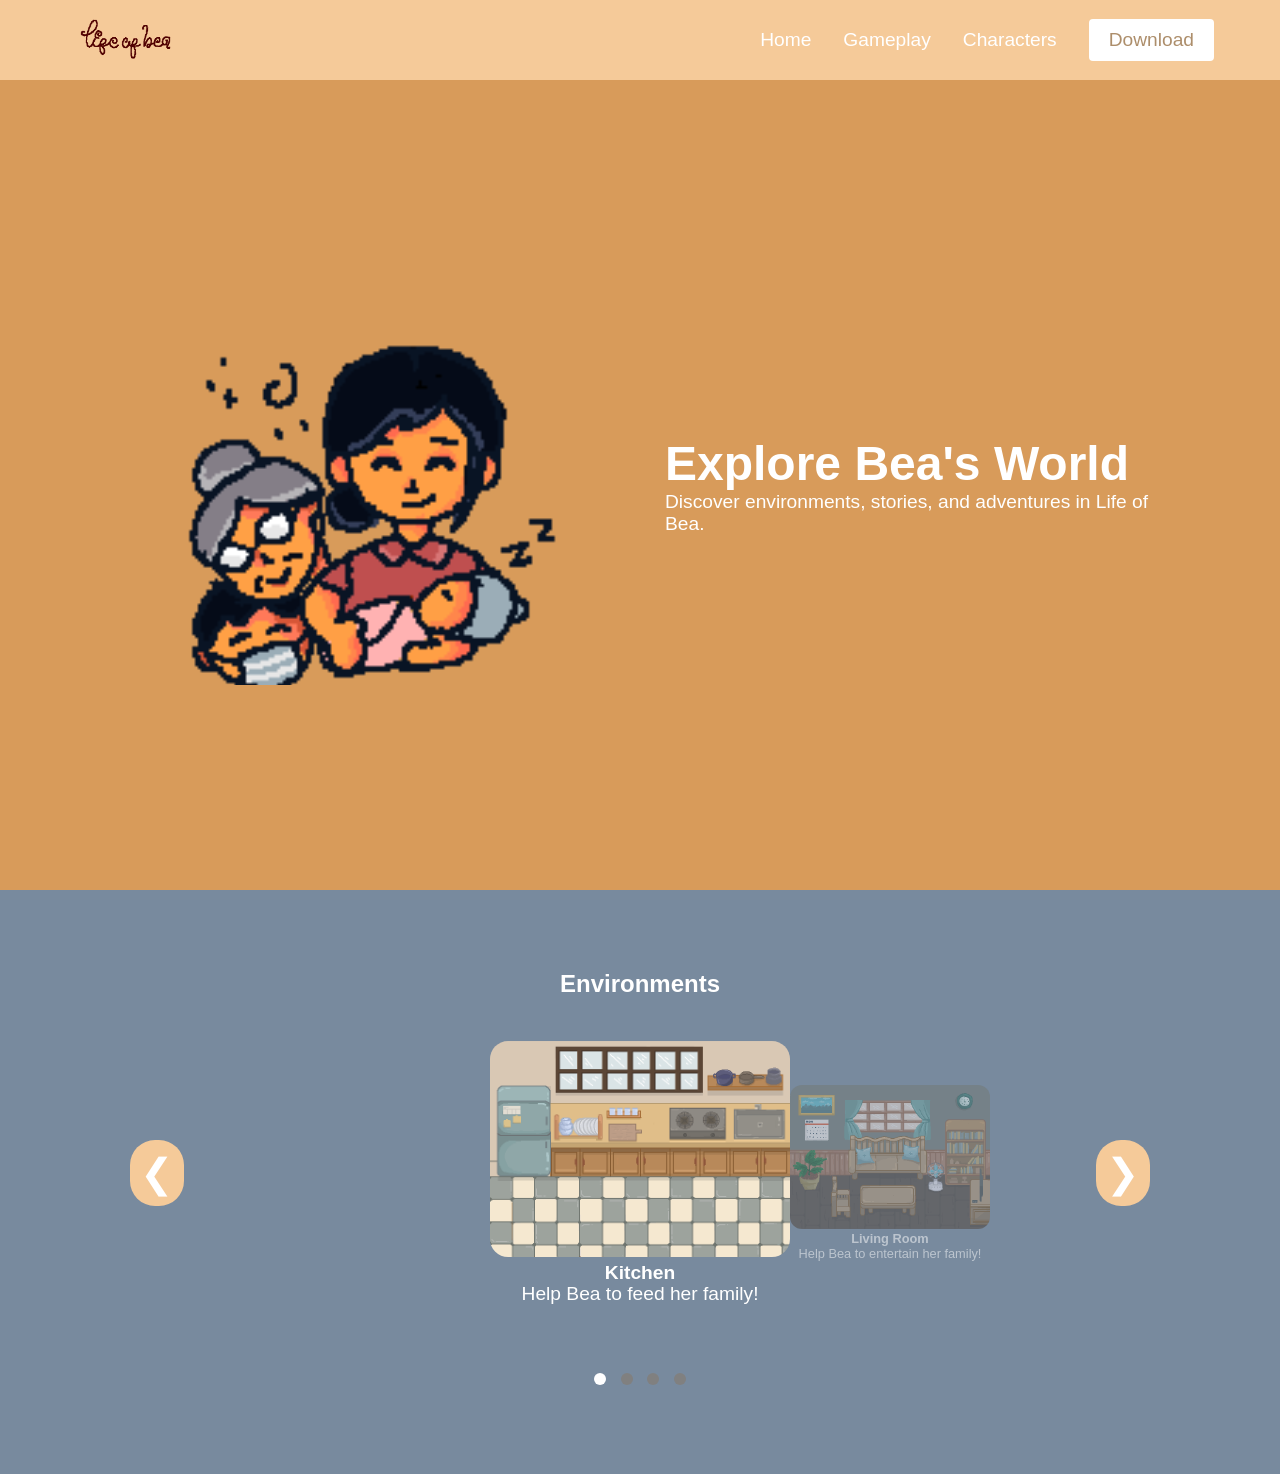
==== index.html @ 11b48d0a "Add files via upload" ====
<!DOCTYPE html>
<html lang="en">
<head>
    <meta charset="UTF-8">
    <meta name="viewport" content="width=device-width, initial-scale=1.0">
    <title>Life of Bea</title>
    <link rel="stylesheet" href="style.css" />
    <link rel="icon" type="image/x-png" href="images/lifeofbeach.png">
</head>
<body>
    <!--Nav Bar-->
    <nav class="navbar">
        <div class="navbar__container">
            <div id="navbar__logo"></div>
            <div class="navbar__toggle" id="mobile-menu">
                <span class="bar"></span>
                <span class="bar"></span>
                <span class="bar"></span>
            </div>
            <ul class="navbar__menu">
                <li class="navbar__item">
                    <a href="index.html" class="navbar__links">Home</a>
                </li>
                <li class="navbar__item">
                    <a href="gameplay.html" class="navbar__links">Gameplay</a>
                </li>
                <li class="navbar__item">
                    <a href="characters.html" class="navbar__links">Characters</a>
                </li>
                <li class="navbar__btn"><a href="https://drive.google.com/drive/folders/1rl4yLWEFlotz_yv_23q88tyJIedHWvVv?usp=drive_link"
                    class="button" target="_blank">Download</a></li>
            </ul>
        </div>
    </nav>

    <!-- Hero Section-->
     <div class="hero">

    <div class="hero__image"></div>

    <div class="hero__content">

        <h1>Explore Bea's World</h1>

        <p>
        Discover environments, stories, and adventures in Life of Bea.
        </p>

    </div> 

    </div>

    <!-- Environment Section -->

<section class="carousel">

<h1 class="carousel__title">Environments</h1>

<div class="carousel__container">

<button class="carousel__btn prev">&#10094;</button>

<div class="carousel__track">

<div class="carousel__card active">
<img src="images/envi_kitchen.png">
<h4>Kitchen</h4>
<p> Help Bea to feed her family! </p>
</div>

<div class="carousel__card">
<img src="images/envi_livingroom.png">
<h4>Living Room</h4>
<p> Help Bea to entertain her family! </p>
</div>

<div class="carousel__card">
<img src="images/environment_bathroom.png">
<h4>Bathroom</h4>
<p> Help Bea to keep her family's hygiene! </p>
</div>

<div class="carousel__card">
<img src="images/environment_room.png">
<h4>Kitchen</h4>
<p> Help Bea to keep her family well rested! </p>
</div>

</div>

<button class="carousel__btn next">&#10095;</button>

</div>


<div class="carousel__dots">
<span class="dot active"></span>
<span class="dot"></span>
<span class="dot"></span>
<span class="dot"></span>
</div>

</section>

    <script src="app.js"></script>
</body>
</html>
---- style.css ----
*{
    box-sizing: border-box;
    margin: 0;
    padding: 0;
    font-family: Arial, Helvetica, sans-serif;
}

.navbar {
    background: rgb(245, 202, 153);
    height: 80px;
    display: flex;
    justify-content: center;
    align-items: center;
    font-size: 1.2rem;
    position: sticky;
    top: 0;
    z-index: 999;
}

.navbar__container {
    display: flex;
    justify-content: space-between;
    height: 88px;
    z-index: 1;
    width: 100%;
    max-width: 1300px;
    margin: 0 auto;
    padding: 0 50px;
}

#navbar__logo {
    background-image: url("images/logo.png");
    background-size: contain;
    background-repeat: no-repeat;
    background-position: center;
    width: 150px;
    height: 80px;
}

.fa-gem {
    margin-right: 0.5rem;
}

.navbar__menu {
    display: flex;
    align-items: center;
    list-style: none;
    text-align: center;
}

.navbar__item {
    height:  80px;
}

.navbar__links {
    color: #fff;
    display: flex;
    align-items: center;
    justify-content: center;
    text-decoration: none;
    padding: 0 1rem;
    height: 100%;
}

.navbar__btn {
    display: flex;
    justify-content: center;
    align-items: center;
    padding: 0 1rem;
    width: 100%;
}

.button {
    display: flex;
    justify-content: center;
    align-items: center;
    text-decoration: none;
    padding: 10px 20px;
    height: 100%;
    width: 100%;
    border: none;
    outline: none;
    border-radius: 4px;
    background: rgb(255, 255, 255);
    color: rgb(173, 142, 107);
}

.button:hover {
    background: rgb(173, 142, 107);
    transition: all 0.3s ease;
    color: rgb(228, 232, 245);
}

.navbar__links:hover {
    color: rgb(173, 142, 107);
    transition: all 0.3s ease;
}

@media screen and (max-width:960px) {
    .navbar__container {
        display: flex;
        justify-content: space-between;
        height: 80px;
        z-index: 1;
        width: 100%;
        max-width: 1300px;
        padding: 0;
    }

    .navbar__menu {
        display: grid;
        grid-template-columns: auto;
        margin: 0;
        width: 100%;
        position: absolute;
        top: -1000px;
        opacity: 0; 
        transition: all 0.5s ease;
        height: 50vh;
        z-index: -1;
        background: rgb(245, 202, 153);
    }

    .navbar__menu.active {
        background: rgb(245, 202, 153);
        top: 100%;
        opacity: 1;
        transition: all 0.5s ease;
        z-index: 99;
        height: 50vh;
        font-size: 1.6rem;
    }

    #navbar__logo {
        padding-left: 25px;
    }

    .navbar__toggle .bar {
        width: 25px;
        height: 3px;
        margin: 5px auto;
        transition: all 0.3s ease-in-out;
        background: #fff;
    }

    .navbar__item {
        width: 100%;
    }

    .navbar__links {
        text-align: center;
        padding: 2rem;
        width: 100%;
        display: table;
    }

    #mobile-menu {
        position: absolute;
        top: 20%;
        right: 5%;
        transform: translate(5%, 20%);
    }
    
    .navbar__btn {
        padding-bottom: 2rem;
    }

    .button {
        display: flex;
        justify-content: center;
        align-items: center;
        width: 80%;
        height: 40px;
        margin: 0;
    }

    .navbar__toggle .bar {
        display: block;
        cursor: pointer;
    }

    #mobile-menu.is-active .bar:nth-child(2) {
        opacity: 0;
    }

    #mobile-menu.is-active .bar:nth-child(1) {
        transform: translateY(8px) rotate(45deg);
    }

    #mobile-menu.is-active .bar:nth-child(3) {
        transform: translateY(-8px) rotate(-45deg);
    }
}

.hero {

    display: flex;
    align-items: center;
    justify-content: center;

    height: 90vh;

    padding: 50px;

    background-color: #d89b5a;

}


/* HOME IMAGE */

.hero__image {

    width: 500px;
    height: 400px;

    background-image: url("images/lifeofbeach.gif");

    background-size: cover;
    background-position: center;

    border: 15px solid transparent;

    border-image: #d89b5a 30 stretch;

}



/* TEXT */

.hero__content {

    margin-left: 50px;

    color: white;

    max-width: 500px;

}

.hero__content h1 {

    font-size: 3rem;

}

.hero__content p {

    font-size: 1.2rem;

}

.carousel {

padding: 80px;
background: #788a9e;
text-align: center;
color: #fff;

}


.carousel__container {

position: relative;
width: 100%;
height: 350px;
display: flex;
align-items: center;
justify-content: center;
overflow: hidden;

}


.carousel__track {

display: flex;
align-items: center;
justify-content: center;
position: relative;
width: 100%;
height: 100%;

}


/* CARDS */

.carousel__card {

position: absolute;

width: 250px;

transition: all 0.5s ease;

opacity: 0.5;

transform: scale(0.7);

z-index: 1;

}


.carousel__card img {

width: 100%;
border-radius: 15px;

}


/* CENTER CARD */

.carousel__card.active {

transform: scale(1.2);

opacity: 1;

z-index: 5;

}


/* LEFT */

.carousel__card.left {

transform: translateX(-250px) scale(0.8);

}


/* RIGHT */

.carousel__card.right {

transform: translateX(250px) scale(0.8);

}



/* ARROWS */

.carousel__btn {

position: absolute;

top: 50%;

transform: translateY(-50%);

font-size: 40px;

background: rgb(245, 202, 153);

border: none;

border-radius: 25px;

color: white;

cursor: pointer;

padding: 10px;

z-index: 10;


}

.prev {

left: 50px;

}

.next {

right: 50px;

}



/* DOTS */

.carousel__dots {

margin-top: 20px;

}

.dot {

height: 12px;
width: 12px;

background: gray;

border-radius: 50%;

display: inline-block;

margin: 5px;

cursor: pointer;

}

.dot.active {

background: white;

}
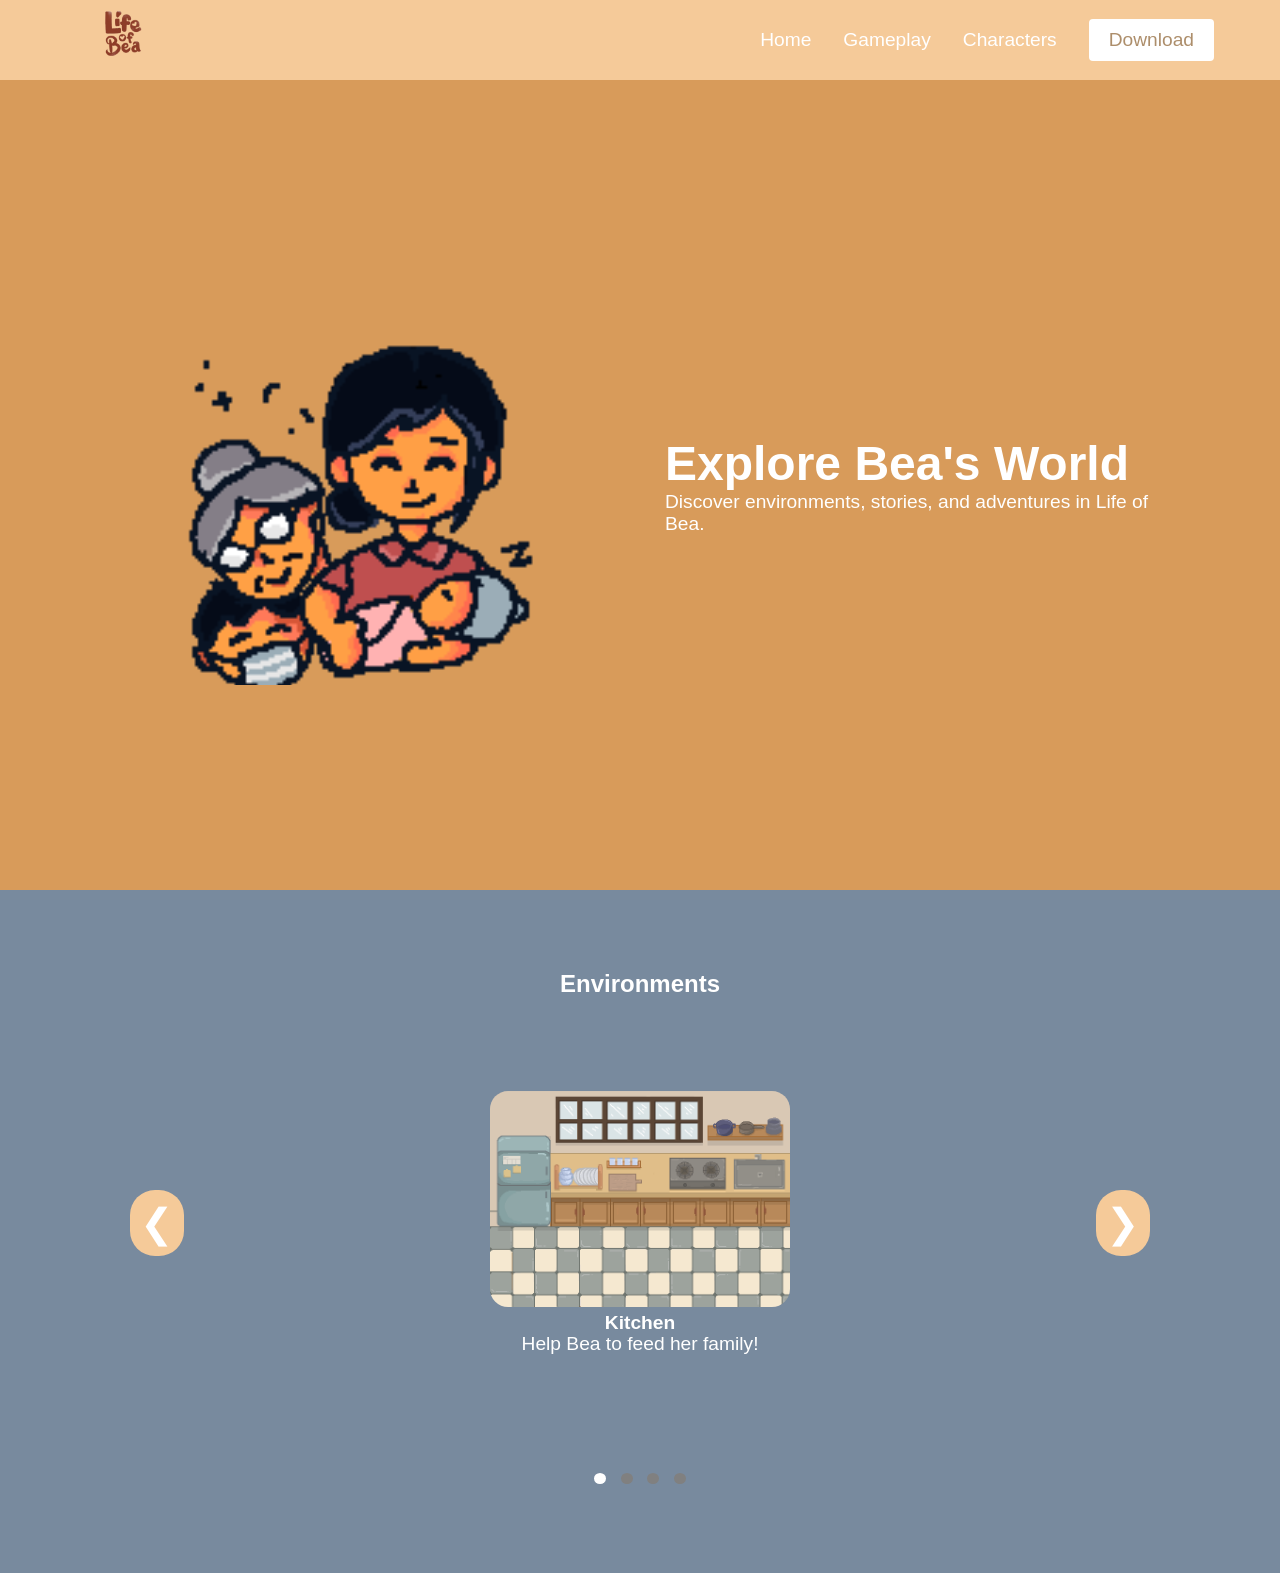
==== commit 408bded3: "tinanggal underscore" ====
--- a/index.html
+++ b/index.html
@@ -10,24 +10,24 @@
 <body>
     <!--Nav Bar-->
     <nav class="navbar">
-        <div class="navbar__container">
-            <div id="navbar__logo"></div>
-            <div class="navbar__toggle" id="mobile-menu">
+        <div class="navbar_container">
+            <div id="navbar_logo"></div>
+            <div class="navbar_toggle" id="mobile-menu">
                 <span class="bar"></span>
                 <span class="bar"></span>
                 <span class="bar"></span>
             </div>
-            <ul class="navbar__menu">
-                <li class="navbar__item">
-                    <a href="index.html" class="navbar__links">Home</a>
+            <ul class="navbar_menu">
+                <li class="navbar_item">
+                    <a href="index.html" class="navbar_links">Home</a>
                 </li>
-                <li class="navbar__item">
-                    <a href="gameplay.html" class="navbar__links">Gameplay</a>
+                <li class="navbar_item">
+                    <a href="gameplay.html" class="navbar_links">Gameplay</a>
                 </li>
-                <li class="navbar__item">
-                    <a href="characters.html" class="navbar__links">Characters</a>
+                <li class="navbar_item">
+                    <a href="characters.html" class="navbar_links">Characters</a>
                 </li>
-                <li class="navbar__btn"><a href="https://drive.google.com/drive/folders/1rl4yLWEFlotz_yv_23q88tyJIedHWvVv?usp=drive_link"
+                <li class="navbar_btn"><a href="https://drive.google.com/drive/folders/1rl4yLWEFlotz_yv_23q88tyJIedHWvVv?usp=drive_link"
                     class="button" target="_blank">Download</a></li>
             </ul>
         </div>
@@ -36,9 +36,9 @@
     <!-- Hero Section-->
      <div class="hero">
 
-    <div class="hero__image"></div>
+    <div class="hero_image"></div>
 
-    <div class="hero__content">
+    <div class="hero_content">
 
         <h1>Explore Bea's World</h1>
 
@@ -54,33 +54,33 @@
 
 <section class="carousel">
 
-<h1 class="carousel__title">Environments</h1>
+<h1 class="carousel_title">Environments</h1>
 
-<div class="carousel__container">
+<div class="carousel_container">
 
-<button class="carousel__btn prev">&#10094;</button>
+<button class="carousel_btn prev">&#10094;</button>
 
-<div class="carousel__track">
+<div class="carousel_track">
 
-<div class="carousel__card active">
+<div class="carousel_card active">
 <img src="images/envi_kitchen.png">
 <h4>Kitchen</h4>
 <p> Help Bea to feed her family! </p>
 </div>
 
-<div class="carousel__card">
+<div class="carousel_card">
 <img src="images/envi_livingroom.png">
 <h4>Living Room</h4>
 <p> Help Bea to entertain her family! </p>
 </div>
 
-<div class="carousel__card">
+<div class="carousel_card">
 <img src="images/environment_bathroom.png">
 <h4>Bathroom</h4>
 <p> Help Bea to keep her family's hygiene! </p>
 </div>
 
-<div class="carousel__card">
+<div class="carousel_card">
 <img src="images/environment_room.png">
 <h4>Kitchen</h4>
 <p> Help Bea to keep her family well rested! </p>
@@ -88,12 +88,12 @@
 
 </div>
 
-<button class="carousel__btn next">&#10095;</button>
+<button class="carousel_btn next">&#10095;</button>
 
 </div>
 
 
-<div class="carousel__dots">
+<div class="carousel_dots">
 <span class="dot active"></span>
 <span class="dot"></span>
 <span class="dot"></span>
--- a/style.css
+++ b/style.css
@@ -17,7 +17,7 @@
     z-index: 999;
 }
 
-.navbar__container {
+.navbar_container {
     display: flex;
     justify-content: space-between;
     height: 88px;
@@ -28,8 +28,8 @@
     padding: 0 50px;
 }
 
-#navbar__logo {
-    background-image: url("images/logo.png");
+#navbar_logo {
+    background-image: url("images/logo_new.png");
     background-size: contain;
     background-repeat: no-repeat;
     background-position: center;
@@ -41,18 +41,18 @@
     margin-right: 0.5rem;
 }
 
-.navbar__menu {
+.navbar_menu {
     display: flex;
     align-items: center;
     list-style: none;
     text-align: center;
 }
 
-.navbar__item {
+.navbar_item {
     height:  80px;
 }
 
-.navbar__links {
+.navbar_links {
     color: #fff;
     display: flex;
     align-items: center;
@@ -62,7 +62,7 @@
     height: 100%;
 }
 
-.navbar__btn {
+.navbar_btn {
     display: flex;
     justify-content: center;
     align-items: center;
@@ -91,13 +91,13 @@
     color: rgb(228, 232, 245);
 }
 
-.navbar__links:hover {
+.navbar_links:hover {
     color: rgb(173, 142, 107);
     transition: all 0.3s ease;
 }
 
 @media screen and (max-width:960px) {
-    .navbar__container {
+    .navbar_container {
         display: flex;
         justify-content: space-between;
         height: 80px;
@@ -107,7 +107,7 @@
         padding: 0;
     }
 
-    .navbar__menu {
+    .navbar_menu {
         display: grid;
         grid-template-columns: auto;
         margin: 0;
@@ -121,7 +121,7 @@
         background: rgb(245, 202, 153);
     }
 
-    .navbar__menu.active {
+    .navbar_menu.active {
         background: rgb(245, 202, 153);
         top: 100%;
         opacity: 1;
@@ -131,11 +131,11 @@
         font-size: 1.6rem;
     }
 
-    #navbar__logo {
+    #navbar_logo {
         padding-left: 25px;
     }
 
-    .navbar__toggle .bar {
+    .navbar_toggle .bar {
         width: 25px;
         height: 3px;
         margin: 5px auto;
@@ -143,11 +143,11 @@
         background: #fff;
     }
 
-    .navbar__item {
+    .navbar_item {
         width: 100%;
     }
 
-    .navbar__links {
+    .navbar_links {
         text-align: center;
         padding: 2rem;
         width: 100%;
@@ -161,7 +161,7 @@
         transform: translate(5%, 20%);
     }
     
-    .navbar__btn {
+    .navbar_btn {
         padding-bottom: 2rem;
     }
 
@@ -174,7 +174,7 @@
         margin: 0;
     }
 
-    .navbar__toggle .bar {
+    .navbar_toggle .bar {
         display: block;
         cursor: pointer;
     }
@@ -206,10 +206,24 @@
 
 }
 
+.demo {
+
+    display: flex;
+    align-items: center;
+    justify-content: center;
+
+    height: 90vh;
+
+    padding: 50px;
+
+    background-color: #d89b5a;
+
+}
+
 
 /* HOME IMAGE */
 
-.hero__image {
+.hero_image {
 
     width: 500px;
     height: 400px;
@@ -227,9 +241,9 @@
 
 
 
-/* TEXT */
-
-.hero__content {
+/* HERO TEXT */
+
+.hero_content {
 
     margin-left: 50px;
 
@@ -239,17 +253,18 @@
 
 }
 
-.hero__content h1 {
+.hero_content h1 {
 
     font-size: 3rem;
 
 }
 
-.hero__content p {
+.hero_content p {
 
     font-size: 1.2rem;
 
 }
+
 
 .carousel {
 
@@ -261,20 +276,18 @@
 }
 
 
-.carousel__container {
-
-position: relative;
-width: 100%;
-height: 350px;
-display: flex;
-align-items: center;
-justify-content: center;
-overflow: hidden;
-
-}
-
-
-.carousel__track {
+.carousel_container {
+    position: relative;
+    width: 100%;
+    height: 450px; 
+    display: flex;
+    align-items: center;
+    justify-content: center;
+    overflow: hidden;
+}
+
+
+.carousel_track {
 
 display: flex;
 align-items: center;
@@ -288,7 +301,7 @@
 
 /* CARDS */
 
-.carousel__card {
+.carousel_card {
 
 position: absolute;
 
@@ -305,7 +318,7 @@
 }
 
 
-.carousel__card img {
+.carousel_card img {
 
 width: 100%;
 border-radius: 15px;
@@ -315,7 +328,7 @@
 
 /* CENTER CARD */
 
-.carousel__card.active {
+.carousel_card.active {
 
 transform: scale(1.2);
 
@@ -328,7 +341,7 @@
 
 /* LEFT */
 
-.carousel__card.left {
+.carousel_card.left {
 
 transform: translateX(-250px) scale(0.8);
 
@@ -337,7 +350,7 @@
 
 /* RIGHT */
 
-.carousel__card.right {
+.carousel_card.right {
 
 transform: translateX(250px) scale(0.8);
 
@@ -347,7 +360,7 @@
 
 /* ARROWS */
 
-.carousel__btn {
+.carousel_btn {
 
 position: absolute;
 
@@ -387,39 +400,79 @@
 }
 
 
-
 /* DOTS */
 
-.carousel__dots {
-
-margin-top: 20px;
+.carousel_dots {
+    
+    margin-top: 20px;
 
 }
 
 .dot {
-
-height: 12px;
-width: 12px;
-
-background: gray;
-
-border-radius: 50%;
-
-display: inline-block;
-
-margin: 5px;
-
-cursor: pointer;
+    
+    height: 11px;
+    width: 12px;
+    background: gray;
+    border-radius: 50%;
+    display: inline-block;
+    margin: 5px;
+    cursor: pointer;
 
 }
 
 .dot.active {
-
-background: white;
-
-}
-
-
-
-
-
+    
+    background: white;
+
+}
+
+.gameplay-video {
+    width: 90%;    
+    max-width: 800px; 
+    border-radius: 15px;
+    box-shadow: 0 10px 30px rgba(0,0,0,0.3);
+    outline: none;
+}
+
+.demo {
+    display: flex;
+    flex-direction: column; 
+    align-items: center;
+    justify-content: flex-start; 
+
+    min-height: 100vh; 
+    padding: 100px 50px;
+    
+    background-color: #d89b5a;
+    text-align: center;
+}
+
+.demo_text {
+    margin-top: 40px; 
+    color: white;
+    max-width: 800px; 
+    width: 90%;    
+}
+
+.demo_text h2 {
+    font-size: 2.5rem;
+    margin-bottom: 10px;
+}
+
+.demo_text p {
+    font-size: 1.2rem;
+    line-height: 1.6;
+    text-align: justify; 
+}
+
+@media screen and (max-width: 960px) {
+    .demo {
+        padding: 20px;
+        min-height: auto; 
+    }
+    
+    .demo_text h2 {
+        font-size: 1.8rem;
+    }
+}
+
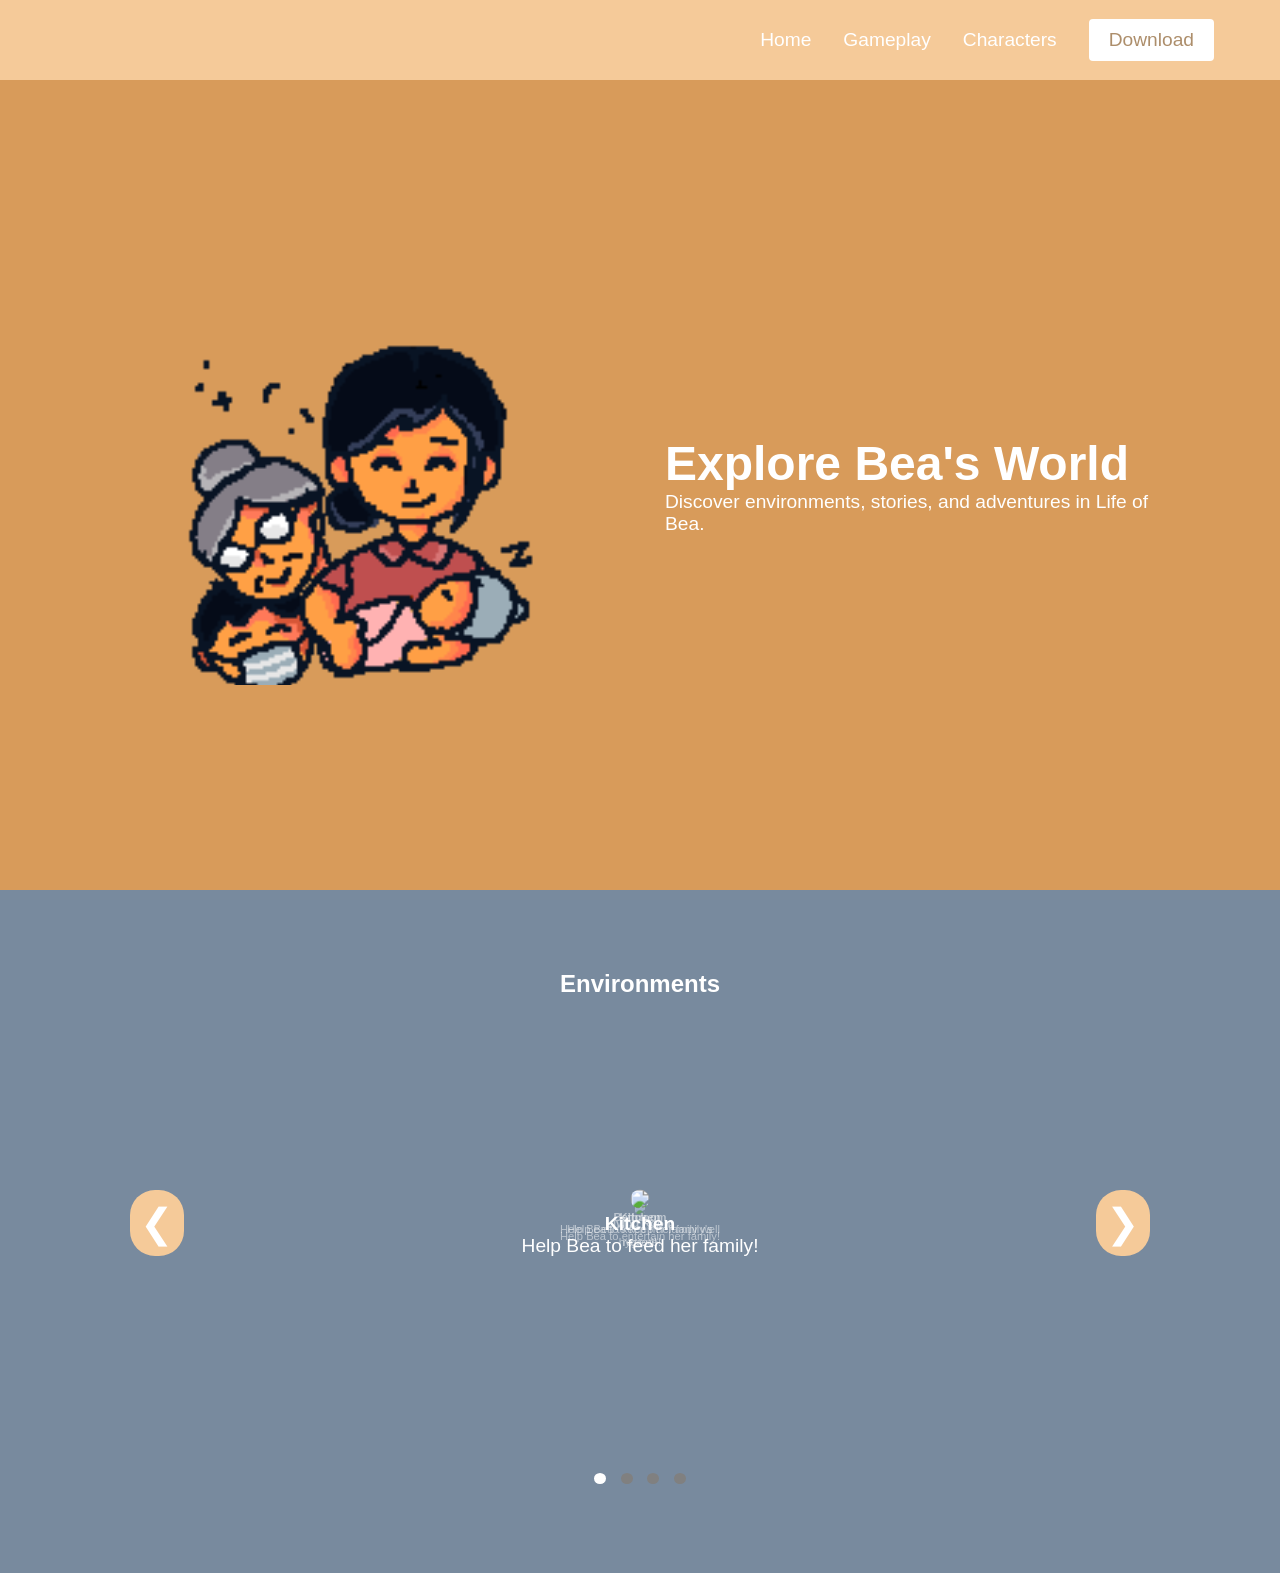
==== commit 4e77605e: "bagong underscore puta" ====
--- a/index.html
+++ b/index.html
@@ -10,25 +10,25 @@
 <body>
     <!--Nav Bar-->
     <nav class="navbar">
-        <div class="navbar_container">
-            <div id="navbar_logo"></div>
-            <div class="navbar_toggle" id="mobile-menu">
+        <div class="navbar__container">
+            <div id="navbar__logo"></div>
+            <div class="navbar__toggle" id="mobile-menu">
                 <span class="bar"></span>
                 <span class="bar"></span>
                 <span class="bar"></span>
             </div>
-            <ul class="navbar_menu">
-                <li class="navbar_item">
-                    <a href="index.html" class="navbar_links">Home</a>
+            <ul class="navbar__menu">
+                <li class="navbar__item">
+                    <a href="index.html" class="navbar__links">Home</a>
                 </li>
-                <li class="navbar_item">
-                    <a href="gameplay.html" class="navbar_links">Gameplay</a>
+                <li class="navbar__item">
+                    <a href="gameplay.html" class="navbar__links">Gameplay</a>
                 </li>
-                <li class="navbar_item">
-                    <a href="characters.html" class="navbar_links">Characters</a>
+                <li class="navbar__item">
+                    <a href="characters.html" class="navbar__links">Characters</a>
                 </li>
-                <li class="navbar_btn"><a href="https://drive.google.com/drive/folders/1rl4yLWEFlotz_yv_23q88tyJIedHWvVv?usp=drive_link"
-                    class="button" target="_blank">Download</a></li>
+                <li class="navbar__btn"><a href="https://drive.google.com/drive/folders/1rl4yLWEFlotz__yv__23q88tyJIedHWvVv?usp=drive__link"
+                    class="button" target="__blank">Download</a></li>
             </ul>
         </div>
     </nav>
@@ -36,9 +36,9 @@
     <!-- Hero Section-->
      <div class="hero">
 
-    <div class="hero_image"></div>
+    <div class="hero__image"></div>
 
-    <div class="hero_content">
+    <div class="hero__content">
 
         <h1>Explore Bea's World</h1>
 
@@ -54,46 +54,46 @@
 
 <section class="carousel">
 
-<h1 class="carousel_title">Environments</h1>
+<h1 class="carousel__title">Environments</h1>
 
-<div class="carousel_container">
+<div class="carousel__container">
 
-<button class="carousel_btn prev">&#10094;</button>
+<button class="carousel__btn prev">&#10094;</button>
 
-<div class="carousel_track">
+<div class="carousel__track">
 
-<div class="carousel_card active">
-<img src="images/envi_kitchen.png">
+<div class="carousel__card active">
+<img src="images/envi__kitchen.png">
 <h4>Kitchen</h4>
 <p> Help Bea to feed her family! </p>
 </div>
 
-<div class="carousel_card">
-<img src="images/envi_livingroom.png">
+<div class="carousel__card">
+<img src="images/envi__livingroom.png">
 <h4>Living Room</h4>
 <p> Help Bea to entertain her family! </p>
 </div>
 
-<div class="carousel_card">
-<img src="images/environment_bathroom.png">
+<div class="carousel__card">
+<img src="images/environment__bathroom.png">
 <h4>Bathroom</h4>
 <p> Help Bea to keep her family's hygiene! </p>
 </div>
 
-<div class="carousel_card">
-<img src="images/environment_room.png">
+<div class="carousel__card">
+<img src="images/environment__room.png">
 <h4>Kitchen</h4>
 <p> Help Bea to keep her family well rested! </p>
 </div>
 
 </div>
 
-<button class="carousel_btn next">&#10095;</button>
+<button class="carousel__btn next">&#10095;</button>
 
 </div>
 
 
-<div class="carousel_dots">
+<div class="carousel__dots">
 <span class="dot active"></span>
 <span class="dot"></span>
 <span class="dot"></span>
--- a/style.css
+++ b/style.css
@@ -17,7 +17,7 @@
     z-index: 999;
 }
 
-.navbar_container {
+.navbar__container {
     display: flex;
     justify-content: space-between;
     height: 88px;
@@ -28,8 +28,8 @@
     padding: 0 50px;
 }
 
-#navbar_logo {
-    background-image: url("images/logo_new.png");
+#navbar__logo {
+    background-image: url("images/logo__new.png");
     background-size: contain;
     background-repeat: no-repeat;
     background-position: center;
@@ -41,18 +41,18 @@
     margin-right: 0.5rem;
 }
 
-.navbar_menu {
+.navbar__menu {
     display: flex;
     align-items: center;
     list-style: none;
     text-align: center;
 }
 
-.navbar_item {
+.navbar__item {
     height:  80px;
 }
 
-.navbar_links {
+.navbar__links {
     color: #fff;
     display: flex;
     align-items: center;
@@ -62,7 +62,7 @@
     height: 100%;
 }
 
-.navbar_btn {
+.navbar__btn {
     display: flex;
     justify-content: center;
     align-items: center;
@@ -91,13 +91,13 @@
     color: rgb(228, 232, 245);
 }
 
-.navbar_links:hover {
+.navbar__links:hover {
     color: rgb(173, 142, 107);
     transition: all 0.3s ease;
 }
 
 @media screen and (max-width:960px) {
-    .navbar_container {
+    .navbar__container {
         display: flex;
         justify-content: space-between;
         height: 80px;
@@ -107,7 +107,7 @@
         padding: 0;
     }
 
-    .navbar_menu {
+    .navbar__menu {
         display: grid;
         grid-template-columns: auto;
         margin: 0;
@@ -121,7 +121,7 @@
         background: rgb(245, 202, 153);
     }
 
-    .navbar_menu.active {
+    .navbar__menu.active {
         background: rgb(245, 202, 153);
         top: 100%;
         opacity: 1;
@@ -131,11 +131,11 @@
         font-size: 1.6rem;
     }
 
-    #navbar_logo {
+    #navbar__logo {
         padding-left: 25px;
     }
 
-    .navbar_toggle .bar {
+    .navbar__toggle .bar {
         width: 25px;
         height: 3px;
         margin: 5px auto;
@@ -143,11 +143,11 @@
         background: #fff;
     }
 
-    .navbar_item {
+    .navbar__item {
         width: 100%;
     }
 
-    .navbar_links {
+    .navbar__links {
         text-align: center;
         padding: 2rem;
         width: 100%;
@@ -161,7 +161,7 @@
         transform: translate(5%, 20%);
     }
     
-    .navbar_btn {
+    .navbar__btn {
         padding-bottom: 2rem;
     }
 
@@ -174,7 +174,7 @@
         margin: 0;
     }
 
-    .navbar_toggle .bar {
+    .navbar__toggle .bar {
         display: block;
         cursor: pointer;
     }
@@ -223,7 +223,7 @@
 
 /* HOME IMAGE */
 
-.hero_image {
+.hero__image {
 
     width: 500px;
     height: 400px;
@@ -243,7 +243,7 @@
 
 /* HERO TEXT */
 
-.hero_content {
+.hero__content {
 
     margin-left: 50px;
 
@@ -253,13 +253,13 @@
 
 }
 
-.hero_content h1 {
+.hero__content h1 {
 
     font-size: 3rem;
 
 }
 
-.hero_content p {
+.hero__content p {
 
     font-size: 1.2rem;
 
@@ -276,7 +276,7 @@
 }
 
 
-.carousel_container {
+.carousel__container {
     position: relative;
     width: 100%;
     height: 450px; 
@@ -287,7 +287,7 @@
 }
 
 
-.carousel_track {
+.carousel__track {
 
 display: flex;
 align-items: center;
@@ -301,7 +301,7 @@
 
 /* CARDS */
 
-.carousel_card {
+.carousel__card {
 
 position: absolute;
 
@@ -318,7 +318,7 @@
 }
 
 
-.carousel_card img {
+.carousel__card img {
 
 width: 100%;
 border-radius: 15px;
@@ -328,7 +328,7 @@
 
 /* CENTER CARD */
 
-.carousel_card.active {
+.carousel__card.active {
 
 transform: scale(1.2);
 
@@ -341,7 +341,7 @@
 
 /* LEFT */
 
-.carousel_card.left {
+.carousel__card.left {
 
 transform: translateX(-250px) scale(0.8);
 
@@ -350,7 +350,7 @@
 
 /* RIGHT */
 
-.carousel_card.right {
+.carousel__card.right {
 
 transform: translateX(250px) scale(0.8);
 
@@ -360,7 +360,7 @@
 
 /* ARROWS */
 
-.carousel_btn {
+.carousel__btn {
 
 position: absolute;
 
@@ -402,7 +402,7 @@
 
 /* DOTS */
 
-.carousel_dots {
+.carousel__dots {
     
     margin-top: 20px;
 
@@ -447,19 +447,19 @@
     text-align: center;
 }
 
-.demo_text {
+.demo__text {
     margin-top: 40px; 
     color: white;
     max-width: 800px; 
     width: 90%;    
 }
 
-.demo_text h2 {
+.demo__text h2 {
     font-size: 2.5rem;
     margin-bottom: 10px;
 }
 
-.demo_text p {
+.demo__text p {
     font-size: 1.2rem;
     line-height: 1.6;
     text-align: justify; 
@@ -471,7 +471,7 @@
         min-height: auto; 
     }
     
-    .demo_text h2 {
+    .demo__text h2 {
         font-size: 1.8rem;
     }
 }
